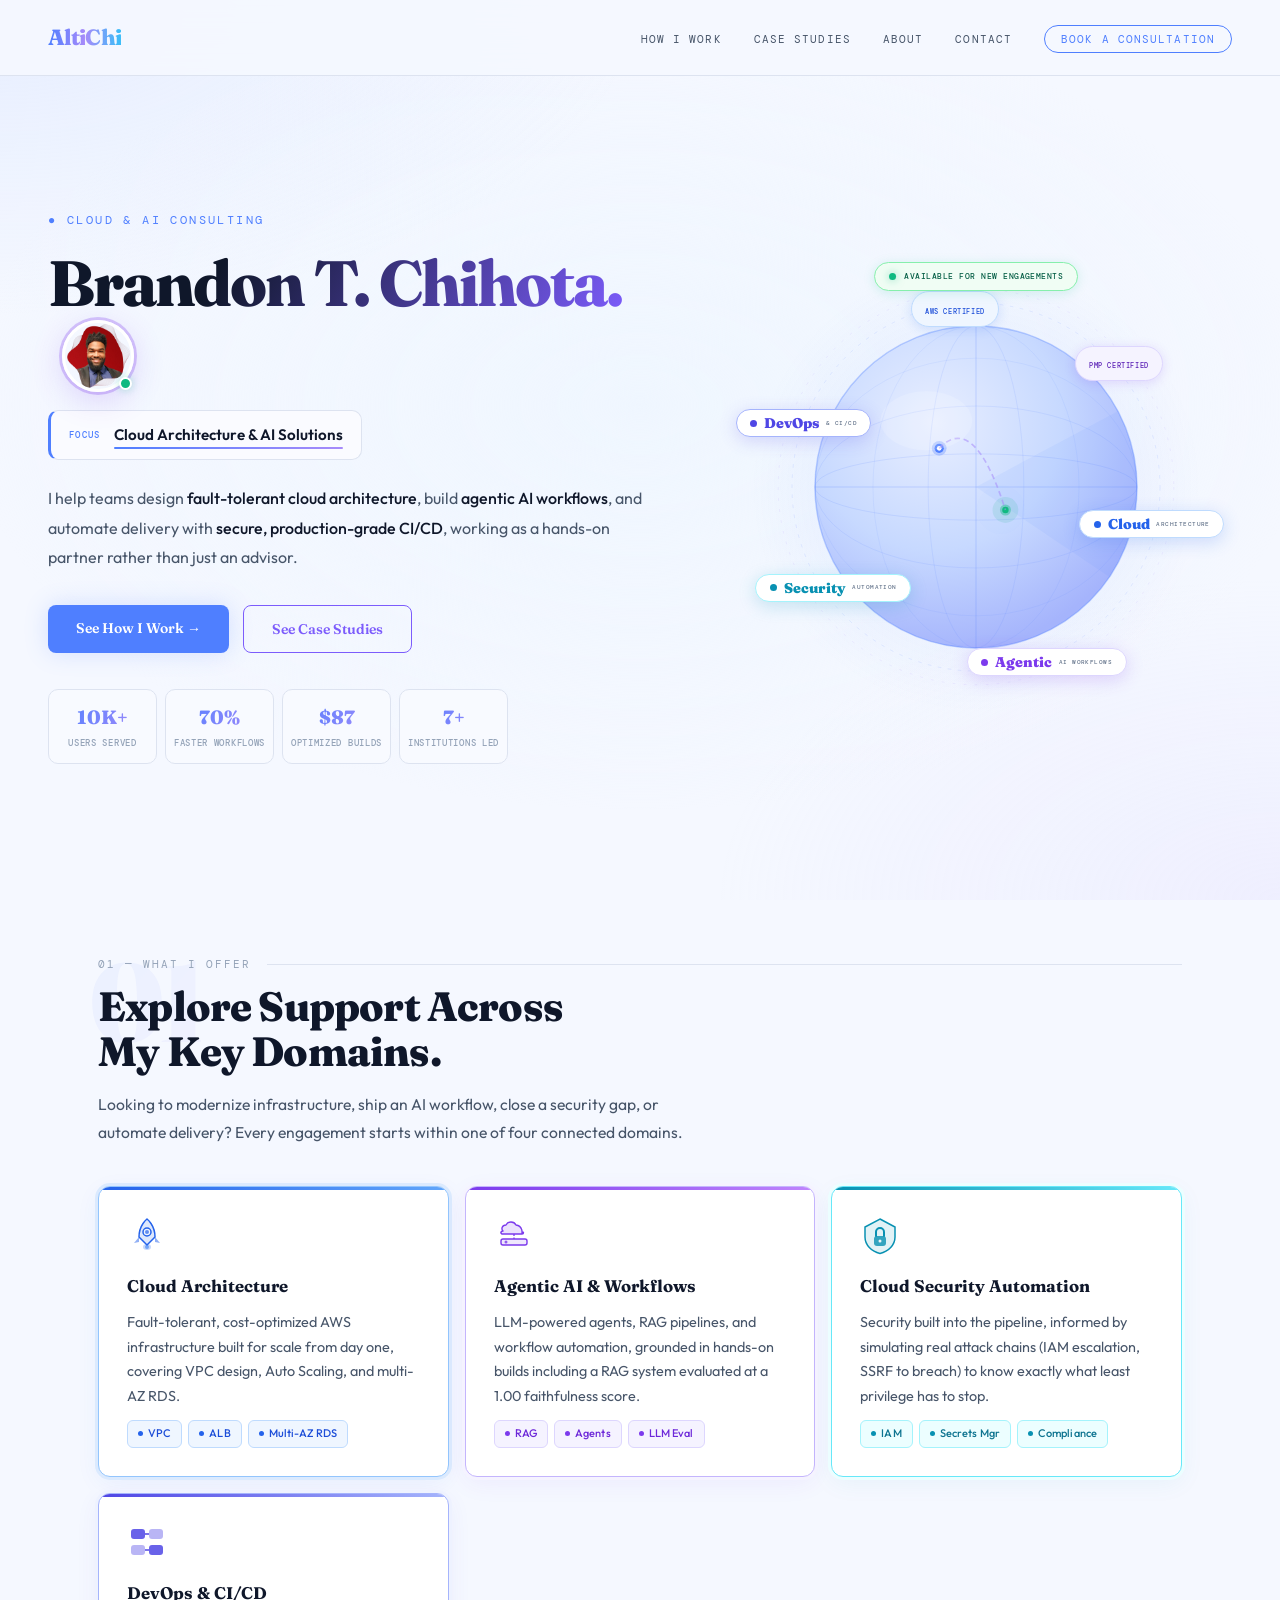
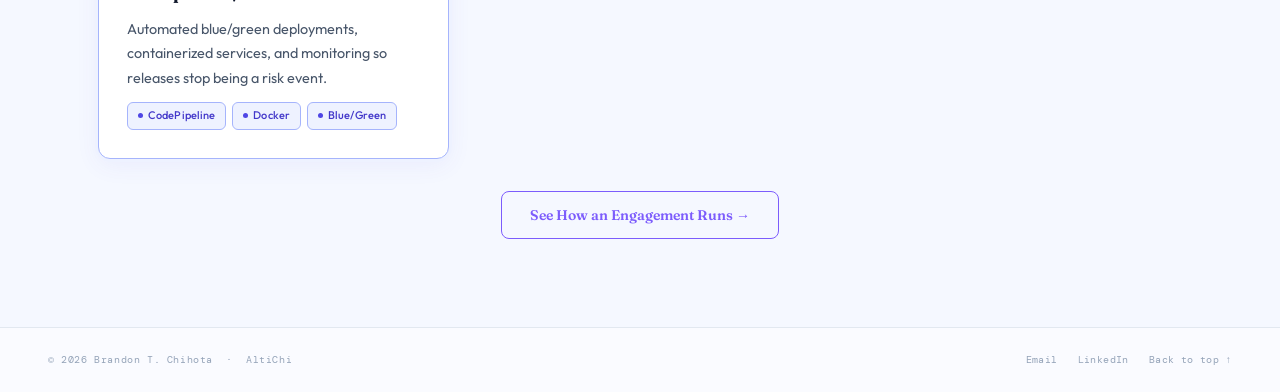
==== index.html @ 8caf21fc "Multi-page consulting site redesign" ====
<!DOCTYPE html>
<html lang="en">
<head>
  <meta charset="UTF-8" />
  <meta name="viewport" content="width=device-width, initial-scale=1.0"/>
  <title>AltiChi — Brandon T. Chihota | Cloud, AI & DevOps Consulting</title>

  <!-- ── SEO ── -->
  <meta name="description" content="Brandon T. Chihota is a Cloud Architecture, Agentic AI, Cloud Security Automation, and DevOps consultant based in Toronto. PMP, SAFe Agilist, and AWS certified, with real-world case studies across enterprise SaaS, regulated industries, and applied AI."/>
  <meta name="keywords" content="Brandon Chihota, Cloud Consultant, AI Consultant, AWS Consultant, DevOps Consultant, Cloud Security, Agentic AI, Toronto, AltiChi, Enterprise Cloud Architecture"/>
  <meta name="author" content="Brandon T. Chihota"/>
  <meta name="robots" content="index, follow"/>
  <link rel="canonical" href="https://altichi.com/"/>

  <!-- ── OPEN GRAPH (LinkedIn, Facebook, Slack previews) ── -->
  <meta property="og:type" content="website"/>
  <meta property="og:url" content="https://altichi.com/"/>
  <meta property="og:title" content="AltiChi — Brandon T. Chihota | Cloud, AI & DevOps Consulting"/>
  <meta property="og:description" content="Cloud Architecture, Agentic AI, Cloud Security Automation, and DevOps consulting based in Toronto. PMP and AWS certified."/>
  <meta property="og:image" content="https://altichi.com/assets/headshot.png"/>
  <meta property="og:site_name" content="AltiChi"/>
  <meta property="og:locale" content="en_CA"/>

  <!-- ── TWITTER / X CARD ── -->
  <meta name="twitter:card" content="summary_large_image"/>
  <meta name="twitter:url" content="https://altichi.com/"/>
  <meta name="twitter:title" content="AltiChi — Brandon T. Chihota | Cloud, AI & DevOps Consulting"/>
  <meta name="twitter:description" content="Cloud Architecture, Agentic AI, Cloud Security Automation, and DevOps consulting based in Toronto."/>
  <meta name="twitter:image" content="https://altichi.com/assets/headshot.png"/>

  <!-- ── SCHEMA.ORG STRUCTURED DATA (Google rich results) ── -->
  <script type="application/ld+json">
  {
    "@context": "https://schema.org",
    "@type": "ProfessionalService",
    "name": "AltiChi",
    "url": "https://altichi.com",
    "founder": {
      "@type": "Person",
      "name": "Brandon T. Chihota",
      "jobTitle": "Cloud, AI & DevOps Consultant",
      "email": "brandontc.bc@gmail.com",
      "sameAs": ["https://www.linkedin.com/in/brandon-t-chihota"],
      "hasCredential": [
        { "@type": "EducationalOccupationalCredential", "name": "PMP", "credentialCategory": "certification" },
        { "@type": "EducationalOccupationalCredential", "name": "SAFe Agilist", "credentialCategory": "certification" },
        { "@type": "EducationalOccupationalCredential", "name": "AWS", "credentialCategory": "certification" }
      ]
    },
    "address": {
      "@type": "PostalAddress",
      "addressLocality": "Toronto",
      "addressRegion": "ON",
      "addressCountry": "CA"
    },
    "areaServed": "CA",
    "serviceType": ["Cloud Architecture", "Agentic AI Consulting", "Cloud Security Automation", "DevOps & CI/CD"]
  }
  </script>

  <!-- ── FAVICON ── -->
  <link rel="icon" type="image/x-icon" href="/assets/favicon.ico"/>
  <link rel="icon" href="data:image/svg+xml,<svg xmlns='http://www.w3.org/2000/svg' viewBox='0 0 100 100'><text y='.9em' font-size='90'>&#9889;</text></svg>"/>
  <link rel="apple-touch-icon" href="/assets/apple-touch-icon.png"/>

  <link rel="preconnect" href="https://fonts.googleapis.com"/>
  <link rel="preconnect" href="https://fonts.gstatic.com" crossorigin/>
  <link href="https://fonts.googleapis.com/css2?family=Fraunces:opsz,wght@9..144,300..900&family=DM+Mono:wght@300;400;500&family=Outfit:wght@300;400;500;600&display=swap" rel="stylesheet"/>
  <link rel="stylesheet" href="/assets/styles.css"/>
</head>
<body>

<div id="nav-placeholder"></div>

<main>
<div class="hero">
  <div class="hero-left">
    <div class="hero-eyebrow">● Cloud &amp; AI Consulting</div>
    <div class="hero-name"><span class="l1">Brandon T. Chihota.</span><span class="hero-photo-inline"><img src="[data-uri]" alt="Brandon T. Chihota" style="width:72px;height:72px;border-radius:50%;object-fit:cover;object-position:center top;border:3px solid white;box-shadow:0 0 0 3px #7C3AED44,0 8px 32px rgba(124,58,237,0.2);display:block;"><span class="hero-photo-dot"></span></span></div>
    <div class="hero-subtitle">
      <span class="hero-subtitle-prefix">Focus</span>
      <span class="hero-subtitle-val spec-highlight" id="spec-cycle">Cloud Architecture &amp; AI Solutions</span>
    </div>
    <p class="hero-bio">I help teams design <strong>fault-tolerant cloud architecture</strong>, build <strong>agentic AI workflows</strong>, and automate delivery with <strong>secure, production-grade CI/CD</strong>, working as a hands-on partner rather than just an advisor.</p>
    <div class="hero-btns">
      <a class="btn btn-primary" href="/services.html">See How I Work →</a>
      <a class="btn btn-ghost" href="/case-studies.html">See Case Studies</a>
    </div>
    <div class="hero-tech-grid">
      <div class="hero-tech-stat"><div class="hero-tech-val">10K+</div><div class="hero-tech-label">Users Served</div></div>
      <div class="hero-tech-stat"><div class="hero-tech-val">70%</div><div class="hero-tech-label">Faster Workflows</div></div>
      <div class="hero-tech-stat"><div class="hero-tech-val">$87</div><div class="hero-tech-label">Optimized Builds</div></div>
      <div class="hero-tech-stat"><div class="hero-tech-val">7+</div><div class="hero-tech-label">Institutions Led</div></div>
    </div>
  </div>

  <!-- REAL GLOBE + ORBIT VISUAL, copied from your actual hero-right -->
  <div class="hero-right" style="width:100%;height:100%;display:flex;align-items:center;justify-content:center;">
    <div id="globe-wrap" style="position:relative;width:100%;aspect-ratio:1/1;max-width:460px;">
      <svg viewBox="0 0 500 500" fill="none" xmlns="http://www.w3.org/2000/svg" style="position:absolute;inset:0;width:100%;height:100%;">
        <defs>
          <radialGradient id="gBall" cx="37%" cy="30%" r="72%">
            <stop offset="0%" stop-color="#E8EEFF"/><stop offset="55%" stop-color="#C7D9FF"/><stop offset="100%" stop-color="#A5B4FC"/>
          </radialGradient>
          <radialGradient id="gHalo" cx="50%" cy="50%" r="50%">
            <stop offset="0%" stop-color="#4F7FFF" stop-opacity=".16"/><stop offset="70%" stop-color="#4F7FFF" stop-opacity=".04"/><stop offset="100%" stop-color="#4F7FFF" stop-opacity="0"/>
          </radialGradient>
          <clipPath id="gClip"><circle cx="250" cy="250" r="175"/></clipPath>
        </defs>
        <circle cx="250" cy="250" r="245" fill="url(#gHalo)"/>
        <circle cx="250" cy="250" r="200" stroke="#4F7FFF" stroke-width=".7" stroke-dasharray="4 7" stroke-opacity=".18" fill="none"/>
        <circle cx="250" cy="250" r="215" stroke="#7C3AED" stroke-width=".6" stroke-dasharray="3 9" stroke-opacity=".12" fill="none"/>
        <circle cx="250" cy="250" r="175" fill="url(#gBall)" stroke="#4F7FFF" stroke-width="1.5" stroke-opacity=".35"/>
        <ellipse cx="250" cy="250" rx="175" ry="36" fill="none" stroke="#4F7FFF" stroke-width=".7" stroke-opacity=".22"/>
        <ellipse cx="250" cy="250" rx="175" ry="88" fill="none" stroke="#4F7FFF" stroke-width=".7" stroke-opacity=".18"/>
        <ellipse cx="250" cy="250" rx="175" ry="140" fill="none" stroke="#4F7FFF" stroke-width=".7" stroke-opacity=".13"/>
        <ellipse cx="250" cy="250" rx="52" ry="175" fill="none" stroke="#4F7FFF" stroke-width=".7" stroke-opacity=".18"/>
        <ellipse cx="250" cy="250" rx="112" ry="175" fill="none" stroke="#4F7FFF" stroke-width=".7" stroke-opacity=".13"/>
        <line x1="75" y1="250" x2="425" y2="250" stroke="#4F7FFF" stroke-width=".9" stroke-opacity=".28"/>
        <line x1="250" y1="75" x2="250" y2="425" stroke="#4F7FFF" stroke-width=".9" stroke-opacity=".28"/>
        <g clip-path="url(#gClip)" id="globe-sweep" style="transform-origin:250px 250px;">
          <path d="M250 250 L425 250 A175 175 0 0 0 332 95 Z" fill="#4F7FFF" fill-opacity=".07"/>
        </g>
        <circle cx="210" cy="208" r="20" fill="#4F7FFF" fill-opacity=".1" id="pin-ring"/>
        <circle cx="210" cy="208" r="8" fill="#4F7FFF" fill-opacity=".3"/>
        <circle cx="210" cy="208" r="5" fill="#4F7FFF"/>
        <circle cx="210" cy="208" r="2.5" fill="white"/>
        <circle cx="282" cy="275" r="14" fill="#10B981" fill-opacity=".12"/>
        <circle cx="282" cy="275" r="6" fill="#10B981" fill-opacity=".4"/>
        <circle cx="282" cy="275" r="3.5" fill="#10B981"/>
        <path d="M210 208 Q248 168 282 275" stroke="#A78BFA" stroke-width="1.8" stroke-dasharray="6 4" fill="none" opacity=".55"/>
        <ellipse cx="196" cy="178" rx="50" ry="32" fill="white" opacity=".16"/>
      </svg>

      <div style="position:absolute;top:1%;left:50%;transform:translateX(-50%);display:inline-flex;align-items:center;gap:8px;padding:7px 14px;background:#F0FDF4;border:1px solid #86EFAC;border-radius:999px;white-space:nowrap;z-index:10;box-shadow:0 2px 12px rgba(16,185,129,.15);">
        <div style="width:7px;height:7px;border-radius:50%;background:#10B981;box-shadow:0 0 8px #10B98188;"></div>
        <span style="font-family:var(--font-mono);font-size:clamp(8px,.6vw,10px);font-weight:500;color:#065F46;letter-spacing:.06em;text-transform:uppercase;">Available for New Engagements</span>
      </div>
      <div class="orb-pill" data-speed="0.38" data-offset="0" data-radius-factor="0.39" style="background:white;border:1.5px solid #BFDBFE;border-radius:100px;padding:.4em .9em;box-shadow:0 4px 18px rgba(37,99,235,.2);white-space:nowrap;display:flex;align-items:center;gap:.45em;position:absolute;pointer-events:none;">
        <div style="width:7px;height:7px;background:#2563EB;border-radius:50%;flex-shrink:0;"></div>
        <span style="font-family:var(--font-display);font-size:clamp(.72rem,1.1vw,1rem);font-weight:900;color:#2563EB;line-height:1;">Cloud</span>
        <span style="font-family:var(--font-mono);font-size:clamp(6px,.5vw,9px);color:#64748B;font-weight:500;text-transform:uppercase;letter-spacing:.07em;">Architecture</span>
      </div>
      <div class="orb-pill" data-speed="0.26" data-offset="60" data-radius-factor="0.41" style="background:white;border:1.5px solid #DDD6FE;border-radius:100px;padding:.4em .9em;box-shadow:0 4px 18px rgba(124,58,237,.2);white-space:nowrap;display:flex;align-items:center;gap:.45em;position:absolute;pointer-events:none;">
        <div style="width:7px;height:7px;background:#7C3AED;border-radius:50%;flex-shrink:0;"></div>
        <span style="font-family:var(--font-display);font-size:clamp(.72rem,1.1vw,1rem);font-weight:900;color:#7C3AED;line-height:1;">Agentic</span>
        <span style="font-family:var(--font-mono);font-size:clamp(6px,.5vw,9px);color:#64748B;font-weight:500;text-transform:uppercase;letter-spacing:.07em;">AI Workflows</span>
      </div>
      <div class="orb-pill" data-speed="0.48" data-offset="130" data-radius-factor="0.38" style="background:white;border:1.5px solid #A5F3FC;border-radius:100px;padding:.4em .9em;box-shadow:0 4px 18px rgba(8,145,178,.2);white-space:nowrap;display:flex;align-items:center;gap:.45em;position:absolute;pointer-events:none;">
        <div style="width:7px;height:7px;background:#0891B2;border-radius:50%;flex-shrink:0;"></div>
        <span style="font-family:var(--font-display);font-size:clamp(.72rem,1.1vw,1rem);font-weight:900;color:#0891B2;line-height:1;">Security</span>
        <span style="font-family:var(--font-mono);font-size:clamp(6px,.5vw,9px);color:#64748B;font-weight:500;text-transform:uppercase;letter-spacing:.07em;">Automation</span>
      </div>
      <div class="orb-pill" data-speed="0.33" data-offset="190" data-radius-factor="0.4" style="background:white;border:1.5px solid #A5B4FC;border-radius:100px;padding:.4em .9em;box-shadow:0 4px 18px rgba(79,70,229,.2);white-space:nowrap;display:flex;align-items:center;gap:.45em;position:absolute;pointer-events:none;">
        <div style="width:7px;height:7px;background:#4F46E5;border-radius:50%;flex-shrink:0;"></div>
        <span style="font-family:var(--font-display);font-size:clamp(.72rem,1.1vw,1rem);font-weight:900;color:#4F46E5;line-height:1;">DevOps</span>
        <span style="font-family:var(--font-mono);font-size:clamp(6px,.5vw,9px);color:#64748B;font-weight:500;text-transform:uppercase;letter-spacing:.07em;">&amp; CI/CD</span>
      </div>
      <div class="orb-pill" data-speed="0.42" data-offset="250" data-radius-factor="0.39" style="background:#EFF6FF;border:1.5px solid #BFDBFE;border-radius:100px;padding:.32em .85em;box-shadow:0 2px 12px rgba(37,99,235,.16);white-space:nowrap;position:absolute;pointer-events:none;">
        <span style="font-family:var(--font-mono);font-size:clamp(7px,.58vw,10px);font-weight:500;color:#1D4ED8;letter-spacing:.08em;">AWS CERTIFIED</span>
      </div>
      <div class="orb-pill" data-speed="0.29" data-offset="310" data-radius-factor="0.41" style="background:#F5F3FF;border:1.5px solid #DDD6FE;border-radius:100px;padding:.32em .85em;box-shadow:0 2px 12px rgba(124,58,237,.16);white-space:nowrap;position:absolute;pointer-events:none;">
        <span style="font-family:var(--font-mono);font-size:clamp(7px,.58vw,10px);font-weight:500;color:#5B21B6;letter-spacing:.08em;">PMP CERTIFIED</span>
      </div>
    </div>
  </div>
</div>

<div class="content-section">
  <div class="section-header">
    <div class="section-stamp">01</div>
    <div class="section-label">01 — What I Offer</div>
    <h2 class="section-heading">Explore Support Across<br>My Key Domains.</h2>
    <p style="color:var(--text-secondary); font-size:.98rem; max-width:60ch; margin-top:16px; line-height:1.8;">Looking to modernize infrastructure, ship an AI workflow, close a security gap, or automate delivery? Every engagement starts within one of four connected domains.</p>
  </div>
  <div class="skills-grid">
    <div class="skill-card blue">
      <svg class="skill-icon" width="40" height="40" viewBox="0 0 40 40" fill="none"><path d="M20 4 C20 4 28 10 28 22 L20 30 L12 22 C12 10 20 4 20 4Z" fill="#2563EB" fill-opacity="0.15" stroke="#2563EB" stroke-width="1.5"/><circle cx="20" cy="17" r="4" stroke="#2563EB" stroke-width="1.5" fill="white" fill-opacity="0.5"/><circle cx="20" cy="17" r="2" fill="#2563EB" opacity="0.7"/><path d="M12 22 L7 28 L12 27Z" fill="#2563EB" opacity="0.5"/><path d="M28 22 L33 28 L28 27Z" fill="#2563EB" opacity="0.5"/><ellipse cx="20" cy="32" rx="4" ry="3" fill="#2563EB" opacity="0.25"/><ellipse cx="20" cy="32" rx="2" ry="2" fill="#3B82F6" opacity="0.6"/></svg>
      <div class="skill-title">Cloud Architecture</div>
      <div class="skill-desc">Fault-tolerant, cost-optimized AWS infrastructure built for scale from day one, covering VPC design, Auto Scaling, and multi-AZ RDS.</div>
      <div class="skill-tags"><span class="tag tag-blue">VPC</span><span class="tag tag-blue">ALB</span><span class="tag tag-blue">Multi-AZ RDS</span></div>
    </div>
    <div class="skill-card violet">
      <svg class="skill-icon" width="40" height="40" viewBox="0 0 40 40" fill="none"><path d="M28 18 C28 18 29 11 22 10 C20 6 14 6 12 10 C8 10 7 14 9 16 C7 16 6 18 8 19 L28 19 C30 19 30 16 28 18Z" fill="#7C3AED" fill-opacity="0.15" stroke="#7C3AED" stroke-width="1.4" stroke-linejoin="round"/><line x1="20" y1="19" x2="20" y2="24" stroke="#7C3AED" stroke-width="1.3" stroke-dasharray="2 1.5"/><rect x="7" y="24" width="26" height="6" rx="2" fill="#7C3AED" fill-opacity="0.12" stroke="#7C3AED" stroke-width="1.4"/><circle cx="12" cy="27" r="1.5" fill="#7C3AED" opacity="0.8"/></svg>
      <div class="skill-title">Agentic AI &amp; Workflows</div>
      <div class="skill-desc">LLM-powered agents, RAG pipelines, and workflow automation, grounded in hands-on builds including a RAG system evaluated at a 1.00 faithfulness score.</div>
      <div class="skill-tags"><span class="tag tag-violet">RAG</span><span class="tag tag-violet">Agents</span><span class="tag tag-violet">LLM Eval</span></div>
    </div>
    <div class="skill-card cyan">
      <svg class="skill-icon" width="40" height="40" viewBox="0 0 40 40" fill="none"><path d="M20 4 L35 12 V22 C35 30 28.5 36.5 20 38.5 C11.5 36.5 5 30 5 22 V12 Z" fill="#0891B2" fill-opacity="0.12" stroke="#0891B2" stroke-width="1.5"/><rect x="14" y="21" width="12" height="10" rx="3" fill="#0891B2" opacity="0.8"/><path d="M16 21 V17 A4 4 0 0 1 24 17 V21" stroke="#0891B2" stroke-width="2" fill="none" stroke-linecap="round"/><circle cx="20" cy="26" r="1.5" fill="white" opacity="0.9"/></svg>
      <div class="skill-title">Cloud Security Automation</div>
      <div class="skill-desc">Security built into the pipeline, informed by simulating real attack chains (IAM escalation, SSRF to breach) to know exactly what least privilege has to stop.</div>
      <div class="skill-tags"><span class="tag tag-cyan">IAM</span><span class="tag tag-cyan">Secrets Mgr</span><span class="tag tag-cyan">Compliance</span></div>
    </div>
    <div class="skill-card indigo">
      <svg class="skill-icon" width="40" height="40" viewBox="0 0 40 40" fill="none"><rect x="4" y="7" width="14" height="10" rx="3" fill="#4F46E5" opacity="0.85"/><rect x="22" y="7" width="14" height="10" rx="3" fill="#4F46E5" opacity="0.4"/><rect x="4" y="23" width="14" height="10" rx="3" fill="#4F46E5" opacity="0.4"/><rect x="22" y="23" width="14" height="10" rx="3" fill="#4F46E5" opacity="0.85"/><line x1="18" y1="12" x2="22" y2="12" stroke="#4F46E5" stroke-width="1.5"/><line x1="18" y1="28" x2="22" y2="28" stroke="#4F46E5" stroke-width="1.5"/></svg>
      <div class="skill-title">DevOps &amp; CI/CD</div>
      <div class="skill-desc">Automated blue/green deployments, containerized services, and monitoring so releases stop being a risk event.</div>
      <div class="skill-tags"><span class="tag tag-indigo">CodePipeline</span><span class="tag tag-indigo">Docker</span><span class="tag tag-indigo">Blue/Green</span></div>
    </div>
  </div>
  <div style="text-align:center; margin-top:32px;">
    <a class="btn btn-ghost" href="/services.html">See How an Engagement Runs →</a>
  </div>
</div>


</main>

<div id="footer-placeholder"></div>

<div id="ac-modal-overlay" onclick="acCloseModal()" style="display:none;position:fixed;inset:0;background:rgba(15,23,42,0.55);backdrop-filter:blur(6px);z-index:99999;align-items:center;justify-content:center;padding:24px;">
  <div id="ac-modal-box" onclick="event.stopPropagation()" style="background:#fff;border-radius:16px;padding:32px 28px 28px;max-width:440px;width:100%;box-shadow:0 24px 64px rgba(0,0,0,0.18);position:relative;max-height:82vh;overflow-y:auto;">
    <button onclick="acCloseModal()" style="position:absolute;top:14px;right:14px;width:32px;height:32px;border-radius:50%;background:#F1F5F9;border:none;font-size:16px;cursor:pointer;color:#64748B;display:flex;align-items:center;justify-content:center;" onmouseover="this.style.background='#E2E8F0'" onmouseout="this.style.background='#F1F5F9'">&#x2715;</button>
    <div id="ac-modal-content"></div>
  </div>
</div>

<script src="/assets/main.js"></script>
</body>
</html>
---- assets/styles.css ----
:root {
    --primary:      #4F7FFF;
    --primary-glow: #4F7FFF33;
    --accent:       #7C5CFC;
    --accent-soft:  #A78BFA;
    --highlight:    #38BDF8;
    --font-display: 'Fraunces', serif;
    --font-mono:    'DM Mono', monospace;
    --font-body:    'Outfit', sans-serif;
  }
  body {
    --bg-base:#F5F8FF; --bg-surface:#FFFFFF; --bg-card:#FFFFFF; --border:#DDE3F0;
    --text-primary:#0F172A; --text-secondary:#475569; --text-muted:#94A3B8;
    --nav-bg:#F5F8FFee; --shadow:0 2px 20px #4F7FFF12;
  }
  * { box-sizing: border-box; margin: 0; padding: 0; }
  html { scroll-behavior: smooth; }
  @media (prefers-reduced-motion: reduce) {
    html { scroll-behavior: auto; }
    *, *::before, *::after { animation-duration: 0.01ms !important; transition-duration: 0.01ms !important; }
  }
  body { background: var(--bg-base); color: var(--text-primary); font-family: var(--font-body); line-height: 1.6; overflow-x: hidden; font-size: clamp(15px, 1.1vw, 18px); }
  body::before {
    content: ''; position: fixed; inset: 0;
    background:
      radial-gradient(ellipse 100% 70% at 0% 0%,   #C7D9FF50 0%, transparent 50%),
      radial-gradient(ellipse 80%  65% at 100% 100%,#DDD6FE40 0%, transparent 55%),
      radial-gradient(ellipse 70%  60% at 50%  45%, #EFF6FF   0%, transparent 75%);
    pointer-events: none; z-index: -1;
  }

  /* NAV */
  nav { position: sticky; top: 0; z-index: 100; display: flex; justify-content: space-between; align-items: center; padding: 20px 48px; background: var(--nav-bg); backdrop-filter: blur(16px); border-bottom: 1px solid var(--border); }
  .nav-hamburger { display: none; flex-direction: column; gap: 5px; background: none; border: none; cursor: pointer; padding: 6px; }
  .nav-hamburger span { width: 22px; height: 2px; background: var(--text-primary); border-radius: 2px; }
  .nav-drawer { display: none; position: fixed; top: 68px; left: 0; right: 0; background: #fff; border-bottom: 1px solid var(--border); z-index: 99; padding: 8px 20px 20px; box-shadow: 0 12px 24px rgba(15,23,42,.08); }
  .nav-drawer.open { display: flex; flex-direction: column; gap: 2px; }
  .nav-drawer a { font-family: var(--font-mono); font-size: 12px; letter-spacing: .08em; text-transform: uppercase; text-decoration: none; color: var(--text-secondary); padding: 14px 4px; border-bottom: 1px solid var(--border); cursor: pointer; }
  .nav-drawer a:last-child { border-bottom: none; }
  .nav-drawer .drawer-pill { margin-top: 8px; text-align: center; padding: 12px; border-radius: 8px; border: 1px solid var(--primary) !important; color: var(--primary) !important; }
  @media (max-width: 720px) {
    nav { padding: 16px 20px; }
    .nav-links { display: none; }
    .nav-hamburger { display: flex; }
  }
  @media (max-width: 600px) {
    .content-section { padding: 56px 20px; }
    .hero { padding: 80px 20px 48px !important; }
    .section-heading { font-size: clamp(1.7rem, 7vw, 2.2rem); }
    .form-row { grid-template-columns: 1fr; }
    .service-check-grid { grid-template-columns: 1fr; }
  }
  .nav-logo { font-family: var(--font-display); font-weight: 800; font-size: 22px; letter-spacing: -.03em; text-decoration: none; cursor: pointer; }
  .nav-logo .alti { background: linear-gradient(90deg, var(--primary), var(--accent-soft)); -webkit-background-clip: text; -webkit-text-fill-color: transparent; background-clip: text; }
  .nav-logo .chi { background: linear-gradient(90deg, var(--accent-soft), var(--highlight)); -webkit-background-clip: text; -webkit-text-fill-color: transparent; background-clip: text; }
  .nav-links { display: flex; gap: 32px; list-style: none; align-items: center; }
  .nav-links a { font-family: var(--font-mono); font-size: 11px; letter-spacing: .1em; text-transform: uppercase; text-decoration: none; color: var(--text-secondary); cursor: pointer; }
  .nav-links a:hover, .nav-links a.active { color: var(--primary); }
  .nav-pill { padding: 6px 16px; border-radius: 100px; border: 1px solid var(--primary); color: var(--primary) !important; }
  .nav-pill:hover { background: var(--primary-glow); }

  /* HERO */
  .hero { display: grid; grid-template-columns: 1.1fr .9fr; gap: 48px; align-items: center; padding: 90px 48px 60px; min-height: 88vh; }
  .hero-eyebrow { font-family: var(--font-mono); font-size: 12px; letter-spacing: .2em; text-transform: uppercase; color: var(--primary); margin-bottom: 20px; display: flex; align-items: center; gap: 12px; }
  .hero-name { font-family: var(--font-display); font-size: clamp(2.6rem, 5vw, 4.8rem); font-weight: 800; line-height: 1.02; letter-spacing: -.03em; margin-bottom: 18px; }
  .hero-name .l1 { background: linear-gradient(120deg, #0F172A 30%, var(--accent) 100%); -webkit-background-clip: text; -webkit-text-fill-color: transparent; background-clip: text; }
  .hero-subtitle { display: inline-flex; align-items: center; gap: 14px; margin-bottom: 24px; padding: 12px 18px; background: #FAFBFF; border: 1px solid var(--border); border-left: 3px solid var(--primary); border-radius: 10px; }
  .hero-subtitle-prefix { font-family: var(--font-mono); font-size: 9px; font-weight:500; letter-spacing: .14em; text-transform: uppercase; color: var(--primary); }
  .hero-subtitle-val { font-size: .95rem; font-weight: 600; color: #0F172A; }
  .spec-highlight { display: inline-block; white-space: nowrap; transition: opacity .3s ease, transform .3s ease; position: relative; }
  .spec-highlight::after { content: ""; position: absolute; left: 0; bottom: -2px; width: 100%; height: 2px; border-radius: 2px; background: linear-gradient(90deg, var(--primary), var(--accent-soft)); transform-origin: left; transform: scaleX(1); transition: transform .3s ease; }
  .spec-highlight.swapping { opacity: 0; transform: translateX(6px); }
  .spec-highlight.swapping::after { transform: scaleX(0); }
  .hero-bio { font-size: clamp(1rem, 1.1vw, 1.1rem); color: var(--text-secondary); max-width: 56ch; margin-bottom: 32px; line-height: 1.85; }
  .hero-bio strong { color: var(--text-primary); font-weight: 500; }
  .hero-btns { display: flex; gap: 14px; flex-wrap: wrap; margin-bottom: 36px; }
  .btn { font-family: var(--font-display); font-size: 14px; font-weight: 600; padding: 12px 28px; border-radius: 8px; border: none; cursor: pointer; text-decoration: none; display: inline-block; }
  .btn-primary { background: var(--primary); color: #fff; box-shadow: 0 0 24px var(--primary-glow); }
  .btn-ghost { background: transparent; color: var(--accent); border: 1px solid var(--accent); }
  .hero-tech-grid { display: grid; grid-template-columns: repeat(4, 1fr); gap: 8px; max-width: 460px; }
  .hero-tech-stat { background: #F8FAFF; border: 1px solid var(--border); border-radius: 10px; padding: 12px 8px; text-align: center; }
  .hero-tech-val { font-family: var(--font-display); font-weight: 800; font-size: 1.2rem; background: linear-gradient(120deg, var(--primary), var(--accent-soft)); -webkit-background-clip: text; -webkit-text-fill-color: transparent; background-clip: text; }
  .hero-tech-label { font-family: var(--font-mono); font-size: 8.5px; font-weight:500; color: #94A3B8; letter-spacing: .08em; text-transform: uppercase; margin-top: 4px; }
  .hero-photo-inline { display: inline-flex; align-items: center; flex-shrink: 0; position: relative; vertical-align: middle; margin-left: 14px; }
  .hero-photo-dot { position: absolute; bottom: 2px; right: 2px; background: #10B981; width: 13px; height: 13px; border-radius: 50%; border: 2px solid white; box-shadow: 0 0 8px #10B98155; display: block; }
  @media (max-width: 900px) { .hero { grid-template-columns: 1fr; } .hero-right { display: none; } }

  /* CONTENT SECTIONS */
  .content-section { padding: 88px 48px; max-width: 1180px; margin: 0 auto; position: relative; }
  .section-header { position: relative; margin-bottom: 40px; }
  .section-stamp { font-family: var(--font-display); font-weight: 900; font-size: clamp(4rem, 12vw, 7rem); line-height: 1; letter-spacing: -.04em; background: linear-gradient(135deg, var(--primary), var(--accent-soft)); -webkit-background-clip: text; -webkit-text-fill-color: transparent; background-clip: text; opacity: .06; position: absolute; top: -10px; left: -8px; pointer-events: none; }
  .section-label { font-family: var(--font-mono); font-size: 11px; letter-spacing: .18em; text-transform: uppercase; color: var(--text-muted); margin-bottom: 10px; display: flex; align-items: center; gap: 16px; position: relative; }
  .section-label::after { content: ''; flex: 1; height: 1px; background: var(--border); }
  .section-heading { font-family: var(--font-display); font-weight: 800; letter-spacing: -.02em; font-size: clamp(2rem, 3.2vw, 2.9rem); line-height: 1.1; position: relative; }

  /* SKILL/SERVICE CARDS — matches real .skill-card exactly */
  .skills-grid { display: grid; grid-template-columns: repeat(auto-fill, minmax(260px, 1fr)); gap: 16px; margin-top: 40px; }
  .skill-card { background: #fff; border: 1.5px solid #93C5FD; border-radius: 12px; padding: 28px; position: relative; overflow: hidden; box-shadow: 0 0 0 3px #DBEAFE, 0 6px 24px #2563EB10; }
  .skill-card::before { content: ''; position: absolute; top: 0; left: 0; right: 0; height: 3px; }
  .skill-card.blue { border-color: #93C5FD; box-shadow: 0 0 0 3px #DBEAFE, 0 6px 24px #2563EB10; }
  .skill-card.blue::before { background: linear-gradient(90deg,#2563EB,#60A5FA); }
  .skill-card.violet { border-color: #C4B5FD; box-shadow: 0 0 0 3px #F5F3FF, 0 6px 24px #7C3AED12; }
  .skill-card.violet::before { background: linear-gradient(90deg,#7C3AED,#C084FC); }
  .skill-card.cyan { border-color: #67E8F9; box-shadow: 0 0 0 3px #ECFEFF, 0 6px 24px #0891B210; }
  .skill-card.cyan::before { background: linear-gradient(90deg,#0891B2,#67E8F9); }
  .skill-card.indigo { border-color: #A5B4FC; box-shadow: 0 0 0 3px #EEF2FF, 0 6px 24px #4F46E512; }
  .skill-card.indigo::before { background: linear-gradient(90deg,#4F46E5,#A5B4FC); }
  .skill-card:hover { transform: translateY(-3px); }
  .skill-icon { margin-bottom: 18px; display: block; }
  .skill-title { font-family: var(--font-display); font-size: 1.05rem; font-weight: 700; margin-bottom: 10px; }
  .skill-desc { font-size: .9rem; color: var(--text-secondary); line-height: 1.7; margin-bottom: 12px; }
  .skill-tags { display: flex; flex-wrap: wrap; gap: 6px; }

  /* REAL TAG SYSTEM */
  .tag { font-family: var(--font-body); font-size: 11px; font-weight: 500; padding: 4px 10px; border-radius: 6px; letter-spacing: .01em; display: inline-flex; align-items: center; gap: 5px; }
  .tag::before { content: ''; width: 5px; height: 5px; border-radius: 50%; flex-shrink: 0; }
  .tag-blue { background: #EFF6FF; color: #1D4ED8; border: 1px solid #BFDBFE; } .tag-blue::before { background: #2563EB; }
  .tag-violet { background: #F5F3FF; color: #6D28D9; border: 1px solid #DDD6FE; } .tag-violet::before { background: #7C3AED; }
  .tag-cyan { background: #ECFEFF; color: #0E7490; border: 1px solid #A5F3FC; } .tag-cyan::before { background: #0891B2; }
  .tag-indigo { background: #EEF2FF; color: #4338CA; border: 1px solid #A5B4FC; } .tag-indigo::before { background: #4F46E5; }

  /* ENGAGEMENT PATH */
  .path { display: flex; justify-content: space-between; margin-top: 48px; flex-wrap: wrap; gap: 20px; }
  .path-step { flex: 1; min-width: 150px; }
  .path-num { font-family: var(--font-display); font-size: 14px; font-weight: 900; width: 32px; height: 32px; border-radius: 8px; display: flex; align-items: center; justify-content: center; background: linear-gradient(135deg, var(--primary), var(--accent-soft)); color: #fff; margin-bottom: 12px; }
  .path-step h4 { font-family: var(--font-display); font-size: 1rem; font-weight: 700; margin-bottom: 6px; }
  .path-step p { font-size: .85rem; color: var(--text-secondary); }

  /* PROJECT / CASE STUDY CARD — matches real .project-card.featured */
  .projects-grid { display: grid; gap: 16px; margin-top: 40px; }
  .project-card { background: #fff; border: 1px solid var(--border); border-radius: 16px; padding: 32px; box-shadow: var(--shadow); position: relative; }
  .project-card.featured { display: grid; grid-template-columns: 1.2fr 1fr; gap: 40px; align-items: start; }
  @media (max-width: 700px) { .project-card.featured { grid-template-columns: 1fr; } }
  .project-num { font-family: var(--font-mono); font-size: 10px; letter-spacing: .12em; margin-bottom: 14px; display: inline-flex; align-items: center; gap: 8px; font-weight:500; text-transform: uppercase; color: #1D4ED8; }
  .project-num::before { content: attr(data-n); font-family: var(--font-display); font-size: 13px; font-weight: 900; width: 28px; height: 28px; border-radius: 7px; display: flex; align-items: center; justify-content: center; background: linear-gradient(135deg, var(--primary), var(--accent-soft)); color: #fff; }
  .project-title { font-family: var(--font-display); font-size: 1.35rem; font-weight: 700; margin-bottom: 14px; line-height: 1.25; }
  .problem-callout { display: flex; align-items: flex-start; gap: 8px; margin-bottom: 14px; padding: 10px 12px; background: #2563EB08; border-left: 3px solid #2563EB; border-radius: 0 6px 6px 0; }
  .problem-callout .lbl { font-family: var(--font-mono); font-size: 9px; font-weight:500; letter-spacing: .1em; text-transform: uppercase; color: #2563EB; white-space: nowrap; padding-top: 1px; }
  .problem-callout .txt { font-size: .82rem; color: #475569; line-height: 1.5; font-style: italic; }
  .project-desc { font-size: clamp(.9rem,1vw,1rem); color: var(--text-secondary); line-height: 1.85; margin-bottom: 20px; }
  .project-tags { display: flex; flex-wrap: wrap; gap: 8px; margin-top: 20px; }
  .proj-metrics { background: var(--bg-surface); border: 1px solid var(--border); border-radius: 16px; padding: 28px; display: flex; flex-direction: column; gap: 20px; }
  .proj-metrics.blue   { background: #EFF6FF; border-color: #BFDBFE; }
  .proj-metrics.violet { background: #F5F3FF; border-color: #DDD6FE; }
  .proj-metrics.cyan   { background: #ECFEFF; border-color: #A5F3FC; }
  .metric-bar-wrap { width: 100%; height: 5px; background: rgba(15,23,42,.08); border-radius: 3px; overflow: hidden; margin-top: 6px; }
  .metric-bar-fill { height: 100%; border-radius: 3px; animation: growBar 1s cubic-bezier(.16,1,.3,1) both; }
  @keyframes growBar { from { width: 0; } }
  .support-metric .metric-bar-wrap { margin-top: 8px; }
  .proj-metric-val { font-family: var(--font-display); font-size: 1.5rem; font-weight: 800; }
  .proj-metric-tag { font-family: var(--font-mono); font-size: 10px; letter-spacing: .1em; text-transform: uppercase; color: var(--text-muted); }

  .cs-index-grid { display: grid; grid-template-columns: repeat(auto-fill, minmax(280px,1fr)); gap: 16px; margin: 32px 0; }
  .cs-index-card { background: #fff; border: 1px solid var(--border); border-radius: 14px; padding: 22px; box-shadow: var(--shadow); cursor: pointer; transition: border-color .2s, transform .2s; }
  .cs-index-card:hover { border-color: var(--primary); transform: translateY(-2px); }
  .cs-index-card .tag-row { display: flex; gap: 6px; margin-bottom: 12px; flex-wrap: wrap; }
  .cs-index-card h4 { font-family: var(--font-display); font-size: 1.02rem; font-weight: 700; margin-bottom: 8px; }
  .cs-index-card p { font-size: .85rem; color: var(--text-secondary); line-height: 1.6; }

  /* Supporting case-study card — real skill-card top-accent language, full weight content */
  .support-grid { display: grid; grid-template-columns: repeat(auto-fit, minmax(300px, 1fr)); gap: 16px; margin: 32px 0; }
  .support-card { background: #fff; border: 1px solid var(--border); border-radius: 14px; padding: 26px; box-shadow: var(--shadow); position: relative; overflow: hidden; transition: transform .2s, box-shadow .2s; }
  .support-card::before { content: ''; position: absolute; top: 0; left: 0; right: 0; height: 3px; }
  .support-card.blue::before   { background: linear-gradient(90deg,#2563EB,#60A5FA); }
  .support-card.violet::before { background: linear-gradient(90deg,#7C3AED,#C084FC); }
  .support-card.cyan::before   { background: linear-gradient(90deg,#0891B2,#67E8F9); }
  .support-card:hover { transform: translateY(-3px); box-shadow: 0 10px 30px rgba(15,23,42,.08); }
  .support-card-tag-row { display: flex; gap: 6px; margin-bottom: 14px; flex-wrap: wrap; }
  .support-card-title { font-family: var(--font-display); font-size: 1.12rem; font-weight: 700; margin-bottom: 10px; line-height: 1.3; }
  .support-card-desc { font-size: .88rem; color: var(--text-secondary); line-height: 1.75; margin-bottom: 18px; }
  .support-card-metrics { display: flex; gap: 10px; border-top: 1px solid var(--border); padding-top: 14px; }
  .support-metric { flex: 1; }
  .support-metric-val { font-family: var(--font-display); font-weight: 800; font-size: 1.05rem; }
  .support-metric-label { font-family: var(--font-mono); font-size: 8.5px; font-weight:500; color: var(--text-muted); text-transform: uppercase; letter-spacing: .07em; margin-top: 2px; }
  .cs-index-card code, .project-desc code { font-family: var(--font-mono); font-size: .82em; background: #F1F5F9; padding: 1px 5px; border-radius: 4px; color: #334155; }
  .cluster-intro { max-width: 760px; margin-bottom: 8px; }
  .cluster-intro p { font-size: .95rem; color: var(--text-secondary); line-height: 1.8; }

  /* ABOUT */
  .about-body { max-width: 720px; }
  .about-body p { color: var(--text-secondary); font-size: .98rem; line-height: 1.85; margin-bottom: 18px; }
  .cert-row { display: flex; flex-wrap: wrap; gap: 8px; margin: 24px 0 8px; }
  .cert-badge { font-family: var(--font-body); font-size: 12px; font-weight: 500; padding: 5px 12px; border-radius: 6px; border: 1px solid #93C5FD; background: #EFF6FF; color: #1D4ED8; display: inline-flex; align-items: center; gap: 5px; }
  .cert-badge::before { content:''; width: 5px; height: 5px; border-radius: 50%; background: #2563EB; }

  /* CTA */
  .cta-band { background: linear-gradient(120deg, var(--primary), var(--accent)); border-radius: 24px; padding: 56px 48px; text-align: center; color: #fff; max-width: 1180px; margin: 0 auto 88px; }
  .cta-band h2 { font-family: var(--font-display); font-weight: 800; font-size: clamp(1.6rem, 3.5vw, 2.3rem); margin-bottom: 14px; }
  .cta-band p { opacity: .92; margin-bottom: 28px; }
  .cta-band .btn-primary { background: #fff; color: var(--accent); box-shadow: none; }

  /* Contact form — matches real design tokens */
  .contact-form { display: flex; flex-direction: column; gap: 22px; }
  .form-row { display: grid; grid-template-columns: 1fr 1fr; gap: 16px; }
  .form-field { display: flex; flex-direction: column; gap: 8px; }
  .form-field label { font-family: var(--font-mono); font-size: 11px; font-weight:500; letter-spacing: .08em; text-transform: uppercase; color: var(--text-secondary); }
  .form-field .optional { text-transform: none; font-weight: 400; color: var(--text-muted); letter-spacing: normal; }
  .form-field input, .form-field textarea, .form-field select {
    font-family: var(--font-body); font-size: .95rem; color: var(--text-primary);
    background: #fff; border: 1.5px solid var(--border); border-radius: 10px;
    padding: 12px 14px; outline: none; transition: border-color .2s, box-shadow .2s;
  }
  .form-field input:focus, .form-field textarea:focus, .form-field select:focus {
    border-color: var(--primary); box-shadow: 0 0 0 3px var(--primary-glow);
  }
  .form-field textarea { resize: vertical; font-family: var(--font-body); }
  .service-check-grid { display: grid; grid-template-columns: repeat(auto-fit, minmax(220px,1fr)); gap: 10px; }
  .service-check {
    display: flex; align-items: center; gap: 10px; padding: 12px 14px;
    background: #fff; border: 1.5px solid var(--border); border-radius: 10px;
    font-size: .9rem; cursor: pointer; transition: border-color .2s;
  }
  .service-check input { accent-color: var(--primary); width: 16px; height: 16px; }
  .service-check.blue:has(input:checked)   { border-color: #93C5FD; background: #EFF6FF; }
  .service-check.violet:has(input:checked) { border-color: #C4B5FD; background: #F5F3FF; }
  .service-check.cyan:has(input:checked)   { border-color: #A5F3FC; background: #ECFEFF; }
  .service-check.indigo:has(input:checked) { border-color: #A5B4FC; background: #EEF2FF; }

  /* REAL bio-blog-card pattern */
  .hero-bio-card { display: flex; flex-direction: column; gap: 16px; }
  .bio-blog-card { background: #FFFFFF; border: 1px solid #E2E8F0; border-radius: 16px; padding: 24px 26px; display: flex; flex-direction: column; gap: 10px; box-shadow: var(--shadow); transition: border-color .2s, transform .2s, box-shadow .2s; }
  .bio-blog-card:hover { border-color: var(--primary); transform: translateY(-2px); box-shadow: 0 10px 36px var(--primary-glow); }
  .bio-blog-cat { font-family: var(--font-mono); font-size: 10px; text-transform: uppercase; letter-spacing: .16em; padding: 4px 12px; border-radius: 100px; display: inline-block; width: fit-content; }
  .bio-blog-title { font-family: var(--font-display); font-weight: 700; font-size: clamp(1rem,1.2vw,1.2rem); line-height: 1.25; }
  .bio-blog-body { font-size: clamp(.9rem,.95vw,1rem); color: var(--text-secondary); line-height: 1.8; }
  .bio-blog-body p { margin: 0; }
  .bio-stat { font-family: var(--font-display); font-weight: 800; background: linear-gradient(120deg,var(--primary),var(--accent-soft)); -webkit-background-clip: text; -webkit-text-fill-color: transparent; background-clip: text; }
  .bio-stat-violet { font-family: var(--font-display); font-weight: 800; background: linear-gradient(120deg,var(--accent-soft),var(--highlight)); -webkit-background-clip: text; -webkit-text-fill-color: transparent; background-clip: text; }
  .bio-stat-cyan { font-family: var(--font-display); font-weight: 800; background: linear-gradient(120deg,var(--highlight),var(--primary)); -webkit-background-clip: text; -webkit-text-fill-color: transparent; background-clip: text; }
  .bio-tech { display: inline-block; font-family: var(--font-mono); font-size: 11px; font-weight:500; padding: 1px 7px; border-radius: 4px; background: #EFF6FF; color: #1D4ED8; border: 1px solid #BFDBFE; }
  .bio-tech-blue { background: #ECFEFF; color: #0891B2; border-color: #A5F3FC; }
  .bio-tech-grid { display: grid; grid-template-columns: repeat(3,1fr); gap: 8px; margin-top: 6px; }
  .bio-tech-stat { background: #F8FAFF; border: 1px solid #E2E8F0; border-radius: 10px; padding: 12px 10px; text-align: center; }
  .bio-tech-stat-val { font-family: var(--font-display); font-weight: 800; font-size: 1.3rem; line-height: 1; }
  .bio-tech-stat-label { font-family: var(--font-mono); font-size: 9px; font-weight:500; color: #94A3B8; letter-spacing: .1em; text-transform: uppercase; margin-top: 5px; }

  /* Engagement methodology — expanded phase timeline, same visual language as tl-item */
  .phase-timeline { display: flex; flex-direction: column; gap: 0; margin-top: 32px; border-left: 2px solid var(--border); padding-left: 28px; max-width: 720px; }
  .phase-item { position: relative; padding-bottom: 30px; }
  .phase-num {
    position: absolute; left: -42px; top: -2px; width: 28px; height: 28px; border-radius: 8px;
    background: linear-gradient(135deg, var(--primary), var(--accent-soft)); color: #fff;
    font-family: var(--font-display); font-weight: 900; font-size: 13px;
    display: flex; align-items: center; justify-content: center;
    box-shadow: 0 0 0 4px var(--bg-base);
  }
  .phase-body h4 { font-family: var(--font-display); font-weight: 700; font-size: 1.02rem; margin-bottom: 5px; }
  .phase-body p { font-size: .87rem; color: var(--text-secondary); line-height: 1.65; }

  /* Mini experience timeline (About page) */
  .timeline-mini { display: flex; flex-direction: column; gap: 0; margin-top: 32px; border-left: 2px solid var(--border); padding-left: 24px; }
  .tl-item { position: relative; padding-bottom: 28px; }
  .tl-item::before { content:''; position: absolute; left: -30px; top: 4px; width: 10px; height: 10px; border-radius: 50%; background: var(--primary); box-shadow: 0 0 0 3px var(--primary-glow); }
  .tl-date { font-family: var(--font-mono); font-size: 11px; color: var(--primary); letter-spacing: .05em; margin-bottom: 4px; }
  .tl-role { font-family: var(--font-display); font-weight: 700; font-size: 1.02rem; }
  .tl-org { font-family: var(--font-mono); font-size: 11px; color: var(--text-muted); margin-top: 2px; }
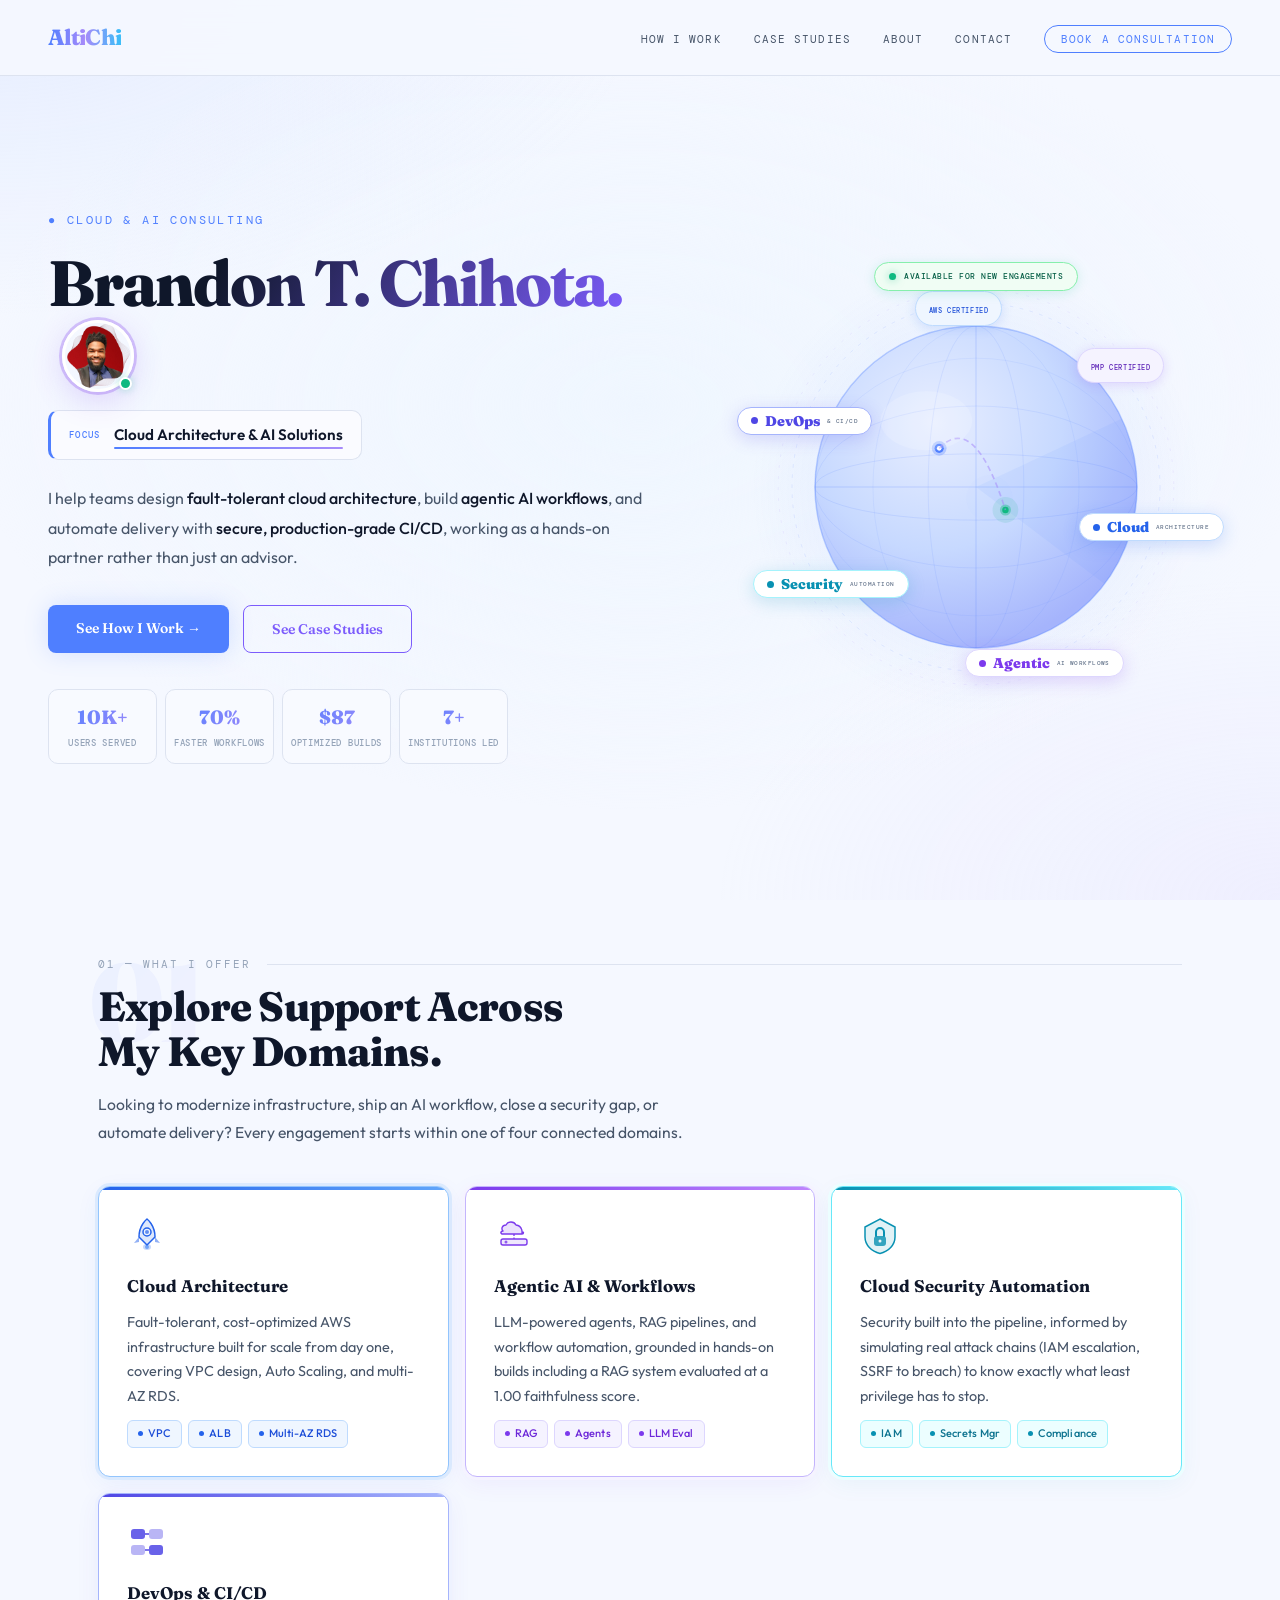
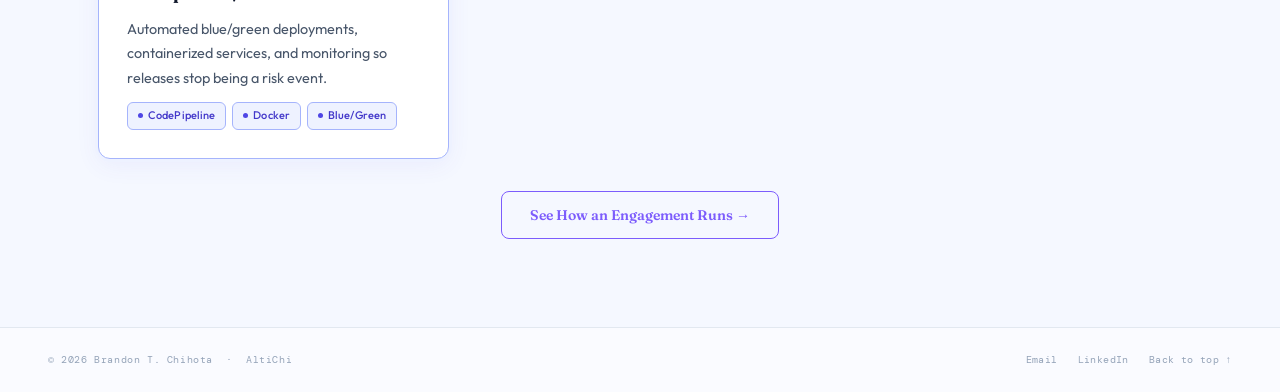
==== commit 432a1c08: "Add cache-busting version to CSS/JS asset references" ====
--- a/index.html
+++ b/index.html
@@ -66,7 +66,7 @@
   <link rel="preconnect" href="https://fonts.googleapis.com"/>
   <link rel="preconnect" href="https://fonts.gstatic.com" crossorigin/>
   <link href="https://fonts.googleapis.com/css2?family=Fraunces:opsz,wght@9..144,300..900&family=DM+Mono:wght@300;400;500&family=Outfit:wght@300;400;500;600&display=swap" rel="stylesheet"/>
-  <link rel="stylesheet" href="/assets/styles.css"/>
+  <link rel="stylesheet" href="/assets/styles.css?v=2"/>
 </head>
 <body>
 
@@ -216,6 +216,6 @@
   </div>
 </div>
 
-<script src="/assets/main.js"></script>
+<script src="/assets/main.js?v=2"></script>
 </body>
 </html>
